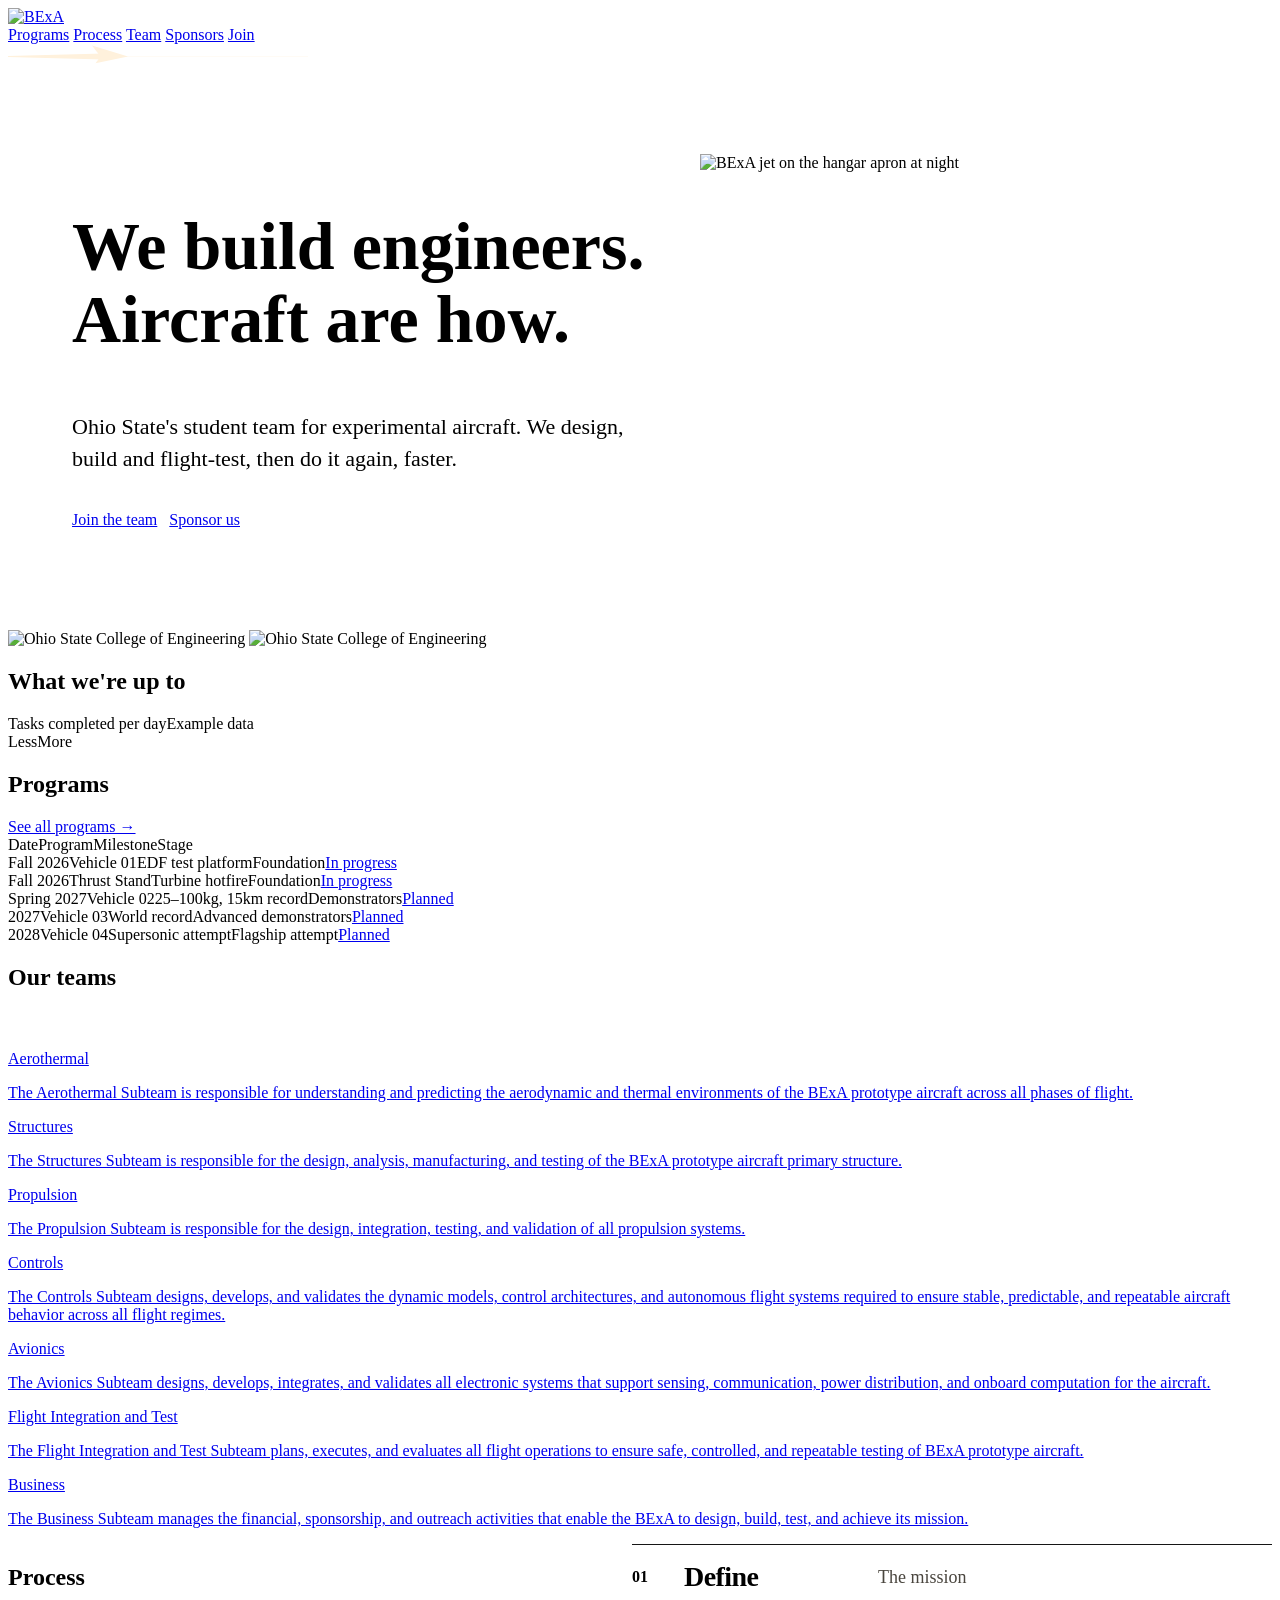
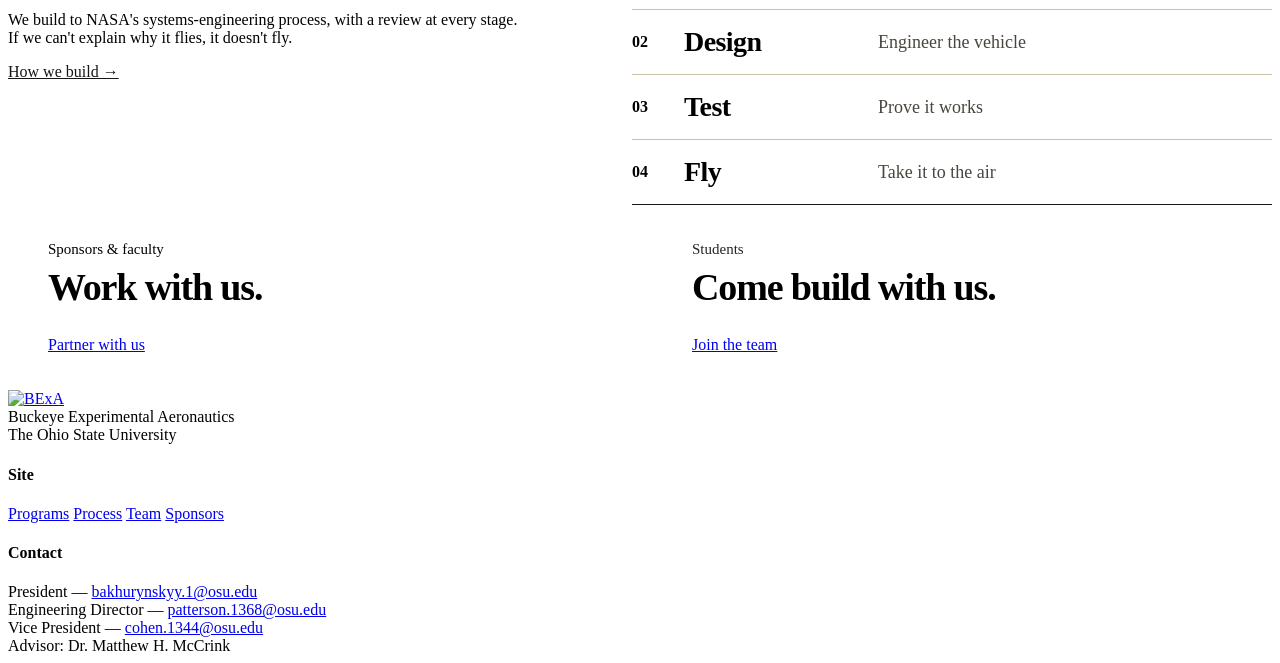
==== site/index.html @ 19bba257 "Mobile formatting pass - Home page Process steps (Define/Design/Test/Fly) were raw inline   flex row" ====
<!doctype html>
<html lang="en">
<head>
<meta charset="utf-8">
<meta name="viewport" content="width=device-width, initial-scale=1">
<title>BExA — Buckeye Experimental Aeronautics</title>
<meta name="description" content="Ohio State's student team for experimental aircraft. We design, build and flight-test, then do it again, faster.">
<link rel="icon" href="/assets/img/favicon-96.png">
<link rel="apple-touch-icon" href="/assets/img/apple-touch-icon.png">
<link rel="stylesheet" href="https://fonts.googleapis.com/css2?family=Space+Grotesk:wght@500;600;700&family=Inter:wght@400;500;600&family=JetBrains+Mono:wght@400;500&display=swap">
<link rel="stylesheet" href="/assets/css/styles.css?v=81">
</head>
<body>

<!-- FOCUS -->
<div class="site-top">
  <div class="site-header">
    <a href="/"><img class="logo" src="/assets/img/bexa-logo.png" alt="BExA"></a>
    <nav class="site-nav">
      <a href="/program.html">Programs</a>
      <a href="/process.html">Process</a>
      <a href="/team.html">Team</a>
      <a href="/sponsors.html">Sponsors</a>
      <a href="/join.html" class="btn btn-fill-cream sm"><span>Join</span></a>
    </nav>
  </div>
  <svg class="taper-bar" id="progress-bar" height="26" aria-hidden="true">
      <rect id="pb-track" y="12" width="1440" height="1" fill="rgba(255,241,220,0.28)"></rect>
      <polygon id="pb-body" points="0,12 96,9.5 96,15.5 0,13" fill="#fff1dc"></polygon>
      <polygon id="pb-head" points="120,12.5 84,1.5 92.5,12.5 87.5,19.3" fill="#fff1dc"></polygon>
    </svg>
</div>

<section style="position:relative;background:var(--red);">
  <div class="wrap hero-row" style="position:relative;padding:80px 64px 96px;display:flex;gap:40px;align-items:flex-start;flex-wrap:wrap;">
    <div style="flex:1 1 500px;max-width:660px;min-width:0;">
      <h1 class="hero-h1" style="font-size:68px;line-height:1.06;">We build engineers. Aircraft are how.</h1>
      <p style="margin:28px 0 0;font-size:22px;line-height:1.45;max-width:560px;">Ohio State's student team for experimental aircraft. We design, build and flight-test, then do it again, faster.</p>
      <div style="display:flex;gap:12px;margin-top:36px;flex-wrap:wrap;">
        <a href="/join.html" class="btn btn-fill-cream"><span>Join the team</span></a>
        <a href="/sponsors.html" class="btn btn-outline-cream"><span>Sponsor us</span></a>
      </div>
    </div>
    <div class="hero-photo" style="flex:1 1 420px;max-width:576px;min-width:0;height:380px;border-radius:var(--r-m);background:var(--red-deep);overflow:hidden;position:relative;">
      <img src="/assets/img/hero-night.jpg" alt="BExA jet on the hangar apron at night" style="width:100%;height:100%;object-fit:cover;object-position:60% 60%;">
    </div>
  </div>
</section>

<!-- SPONSORS -->
<section class="sponsor-row">
  <div class="sponsor-track">
    <img src="/assets/img/sponsor-osu-engineering.png" alt="Ohio State College of Engineering" style="height:72px;">
    <img src="/assets/img/sponsor-osu-engineering.png" alt="Ohio State College of Engineering" style="height:72px;">
  </div>
</section>

<!-- WHAT WE'RE UP TO -->
<section class="block" style="background:var(--black);">
  <div class="wrap">
    <div class="mission-head">
      <h2>What we're up to</h2>
    </div>
    <div class="wt-card">
      <div class="wt-bar"><span class="wt-title">Tasks completed per day<span id="hm-total" style="color:var(--gray);font-weight:500;"></span></span><span class="wt-ex">Example data</span></div>
      <div class="hm-scroll"><div class="hm" id="hm" aria-label="Activity grid: tasks completed per day over the last year"></div></div>
      <div class="hm-legend"><span>Less</span><i class="l0"></i><i class="l1"></i><i class="l2"></i><i class="l3"></i><i class="l4"></i><span>More</span></div>
    </div>
  </div>
</section>
<script src="/assets/js/heatmap.js?v=4"></script>

<!-- ROADMAP -->
<section class="block" style="background:var(--black);border-top:none;">
  <div class="wrap">
    <div class="mission-card">
      <div class="mission-head">
        <h2>Programs</h2>
        <a href="/program.html" class="btn btn-outline-cream sm"><span>See all programs →</span></a>
      </div>
      <div class="mission-table">
        <div class="mission-row mission-cols"><span>Date</span><span>Program</span><span>Milestone</span><span>Stage</span><span></span></div>
        <div class="mission-row"><span class="m-date">Fall 2026</span><span class="m-prog">Vehicle 01</span><span class="m-name">EDF test platform</span><span class="m-dim">Foundation</span><span class="m-status"><a class="pill pill-live" href="/program.html#vehicle-01">In progress</a></span></div>
        <div class="mission-row"><span class="m-date">Fall 2026</span><span class="m-prog">Thrust Stand</span><span class="m-name">Turbine hotfire</span><span class="m-dim">Foundation</span><span class="m-status"><a class="pill pill-live" href="/program.html#thrust-stand">In progress</a></span></div>
        <div class="mission-row"><span class="m-date">Spring 2027</span><span class="m-prog">Vehicle 02</span><span class="m-name">25–100kg, 15km record</span><span class="m-dim">Demonstrators</span><span class="m-status"><a class="pill" href="/program.html#vehicle-02">Planned</a></span></div>
        <div class="mission-row"><span class="m-date">2027</span><span class="m-prog">Vehicle 03</span><span class="m-name">World record</span><span class="m-dim">Advanced demonstrators</span><span class="m-status"><a class="pill" href="/program.html#vehicle-03">Planned</a></span></div>
        <div class="mission-row"><span class="m-date">2028</span><span class="m-prog">Vehicle 04</span><span class="m-name">Supersonic attempt</span><span class="m-dim">Flagship attempt</span><span class="m-status"><a class="pill" href="/program.html#vehicle-04">Planned</a></span></div>
      </div>
    </div>
  </div>
</section>

<!-- OUR TEAMS -->
<section class="block" style="background:var(--black);">
  <div class="wrap">
    <div style="display:flex;gap:40px;align-items:flex-end;justify-content:space-between;flex-wrap:wrap;">
      <div style="flex:1 1 420px;max-width:640px;min-width:0;">
        <h2>Our teams</h2>
      </div>
    </div>

    <div class="team-accordion" style="margin-top:40px;">
      <a class="team-panel" href="/team.html#aerothermal" style="background-image:url('/assets/img/edf-test-bed.jpg');">
        <div class="tp-overlay"></div>
        <div class="tp-content">
          <div class="tp-name">Aerothermal</div>
          <p class="tp-desc">The Aerothermal Subteam is responsible for understanding and predicting the aerodynamic and thermal environments of the BExA prototype aircraft across all phases of flight.</p>
        </div>
      </a>
      <a class="team-panel" href="/team.html#structures" style="background-image:url('/assets/img/v01-assembly.jpg');">
        <div class="tp-overlay"></div>
        <div class="tp-content">
          <div class="tp-name">Structures</div>
          <p class="tp-desc">The Structures Subteam is responsible for the design, analysis, manufacturing, and testing of the BExA prototype aircraft primary structure.</p>
        </div>
      </a>
      <a class="team-panel" href="/team.html#propulsion" style="background-image:url('/assets/img/v01-fan-install.jpg');">
        <div class="tp-overlay"></div>
        <div class="tp-content">
          <div class="tp-name">Propulsion</div>
          <p class="tp-desc">The Propulsion Subteam is responsible for the design, integration, testing, and validation of all propulsion systems.</p>
        </div>
      </a>
      <a class="team-panel" href="/team.html#controls" style="background-image:url('/assets/img/supersonic-teaser.jpg');">
        <div class="tp-overlay"></div>
        <div class="tp-content">
          <div class="tp-name">Controls</div>
          <p class="tp-desc">The Controls Subteam designs, develops, and validates the dynamic models, control architectures, and autonomous flight systems required to ensure stable, predictable, and repeatable aircraft behavior across all flight regimes.</p>
        </div>
      </a>
      <a class="team-panel" href="/team.html#avionics" style="background-image:url('/assets/img/team-legacy.jpg');">
        <div class="tp-overlay"></div>
        <div class="tp-content">
          <div class="tp-name">Avionics</div>
          <p class="tp-desc">The Avionics Subteam designs, develops, integrates, and validates all electronic systems that support sensing, communication, power distribution, and onboard computation for the aircraft.</p>
        </div>
      </a>
      <a class="team-panel" href="/team.html#flight-ops" style="background-image:url('/assets/img/team-photo.webp');">
        <div class="tp-overlay"></div>
        <div class="tp-content">
          <div class="tp-name">Flight Integration and Test</div>
          <p class="tp-desc">The Flight Integration and Test Subteam plans, executes, and evaluates all flight operations to ensure safe, controlled, and repeatable testing of BExA prototype aircraft.</p>
        </div>
      </a>
      <a class="team-panel" href="/team.html#business" style="background-image:url('/assets/img/edf-test-bed.jpg');">
        <div class="tp-overlay"></div>
        <div class="tp-content">
          <div class="tp-name">Business</div>
          <p class="tp-desc">The Business Subteam manages the financial, sponsorship, and outreach activities that enable the BExA to design, build, test, and achieve its mission.</p>
        </div>
      </a>
    </div>
  </div>
</section>

<!-- PROCESS -->
<section class="block cream">
  <div class="wrap" style="display:flex;gap:24px 64px;flex-wrap:wrap;justify-content:space-between;align-items:flex-start;">
    <div style="flex:1 1 380px;max-width:520px;">
      <h2>Process</h2>
      <p class="lede">We build to NASA's systems-engineering process, with a review at every stage. If we can't explain why it flies, it doesn't fly.</p>
      <a href="/process.html" class="btn btn-outline-cream sm" style="border-color:#161616;color:#161616;margin-top:28px;"><span>How we build →</span></a>
    </div>
    <div style="flex:1 1 380px;max-width:640px;border-top:1.5px solid #161616;">
      <div class="proc-row" style="display:flex;gap:24px;height:64px;align-items:center;border-bottom:1px solid #cbbfa6;"><span class="proc-num" style="color:var(--red);font-weight:700;width:28px;">01</span><span class="proc-label" style="font-weight:700;font-size:28px;letter-spacing:-0.02em;width:170px;font-family:var(--font-display);">Define</span><span class="proc-cap" style="font-size:18px;color:#4a463f;">The mission</span></div>
      <div class="proc-row" style="display:flex;gap:24px;height:64px;align-items:center;border-bottom:1px solid #cbbfa6;"><span class="proc-num" style="color:var(--red);font-weight:700;width:28px;">02</span><span class="proc-label" style="font-weight:700;font-size:28px;letter-spacing:-0.02em;width:170px;font-family:var(--font-display);">Design</span><span class="proc-cap" style="font-size:18px;color:#4a463f;">Engineer the vehicle</span></div>
      <div class="proc-row" style="display:flex;gap:24px;height:64px;align-items:center;border-bottom:1px solid #cbbfa6;"><span class="proc-num" style="color:var(--red);font-weight:700;width:28px;">03</span><span class="proc-label" style="font-weight:700;font-size:28px;letter-spacing:-0.02em;width:170px;font-family:var(--font-display);">Test</span><span class="proc-cap" style="font-size:18px;color:#4a463f;">Prove it works</span></div>
      <div class="proc-row" style="display:flex;gap:24px;height:64px;align-items:center;border-bottom:1.5px solid #161616;"><span class="proc-num" style="color:var(--red);font-weight:700;width:28px;">04</span><span class="proc-label" style="font-weight:700;font-size:28px;letter-spacing:-0.02em;width:170px;font-family:var(--font-display);">Fly</span><span class="proc-cap" style="font-size:18px;color:#4a463f;">Take it to the air</span></div>
    </div>
  </div>
</section>

<!-- CTA -->
<section class="block" style="background:var(--black);">
  <div class="wrap proc-cta" style="display:grid;grid-template-columns:1fr 1fr;gap:24px;">
    <div style="background:var(--panel-2);border-radius:var(--r-m);padding:36px 40px;display:flex;flex-direction:column;justify-content:space-between;gap:28px;">
      <div><div style="font-size:15px;color:var(--gray);">Sponsors &amp; faculty</div><div style="font-weight:700;font-size:38px;letter-spacing:-0.03em;line-height:1.05;margin-top:10px;font-family:var(--font-display);">Work with us.</div></div>
      <a href="/sponsors.html" class="btn btn-outline-cream" style="align-self:flex-start;"><span>Partner with us</span></a>
    </div>
    <div style="background:var(--red);border-radius:var(--r-m);padding:36px 40px;display:flex;flex-direction:column;justify-content:space-between;gap:28px;">
      <div><div style="font-size:15px;opacity:0.85;">Students</div><div style="font-weight:700;font-size:38px;letter-spacing:-0.03em;line-height:1.05;margin-top:10px;font-family:var(--font-display);">Come build with us.</div></div>
      <a href="/join.html" class="btn btn-fill-cream" style="align-self:flex-start;"><span>Join the team</span></a>
    </div>
  </div>
</section>

<!-- FOOTER -->
<footer class="site-footer">
  <div class="col-brand">
    <a href="/"><img src="/assets/img/bexa-logo.png" alt="BExA"></a>
    <div class="sub">Buckeye Experimental Aeronautics<br>The Ohio State University</div>
  </div>
  <div class="col-links">
    <h4>Site</h4>
    <a href="/program.html">Programs</a>
    <a href="/process.html">Process</a>
    <a href="/team.html">Team</a>
    <a href="/sponsors.html">Sponsors</a>
  </div>
  <div class="col-contact">
    <h4>Contact</h4>
    President — <a href="mailto:bakhurynskyy.1@osu.edu">bakhurynskyy.1@osu.edu</a><br>
    Engineering Director — <a href="mailto:patterson.1368@osu.edu">patterson.1368@osu.edu</a><br>
    Vice President — <a href="mailto:cohen.1344@osu.edu">cohen.1344@osu.edu</a><br>
    Advisor: Dr. Matthew H. McCrink
  </div>
</footer>

<script src="/assets/js/site.js?v=7"></script>
</body>
</html>
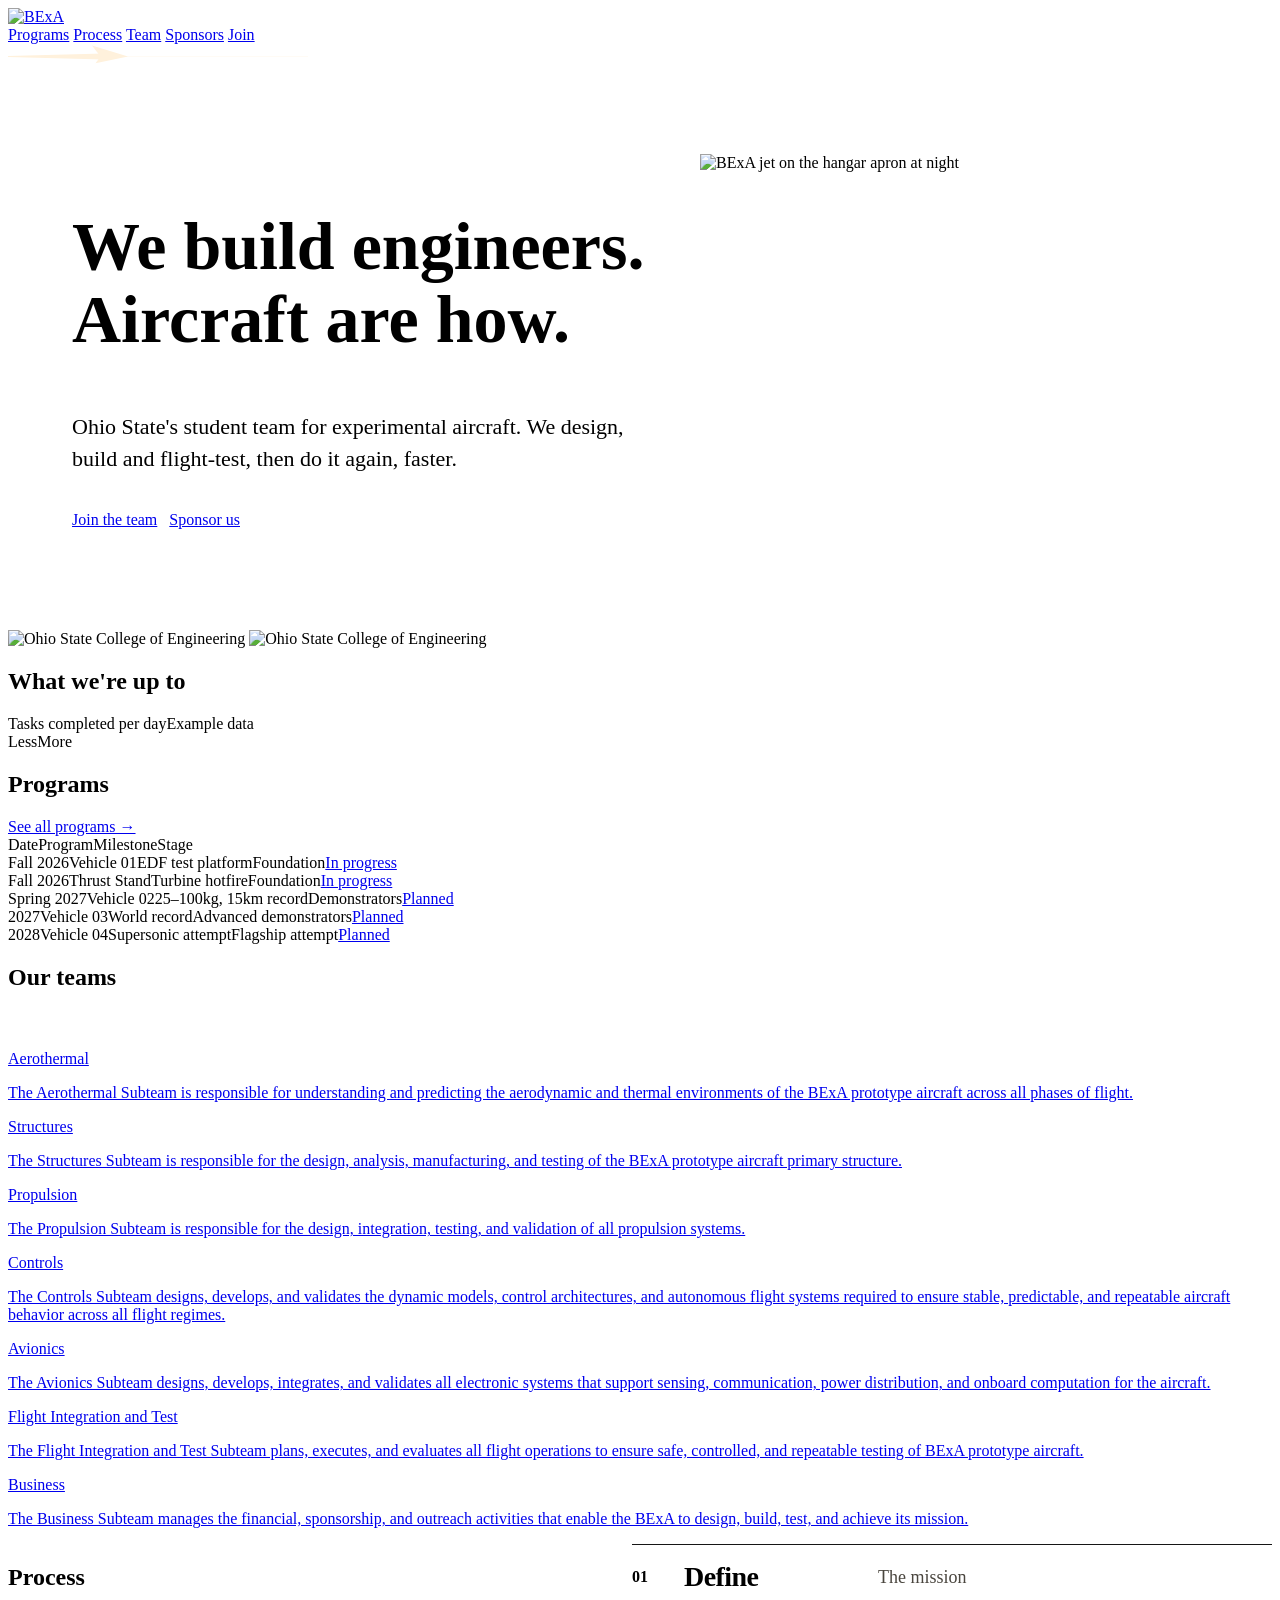
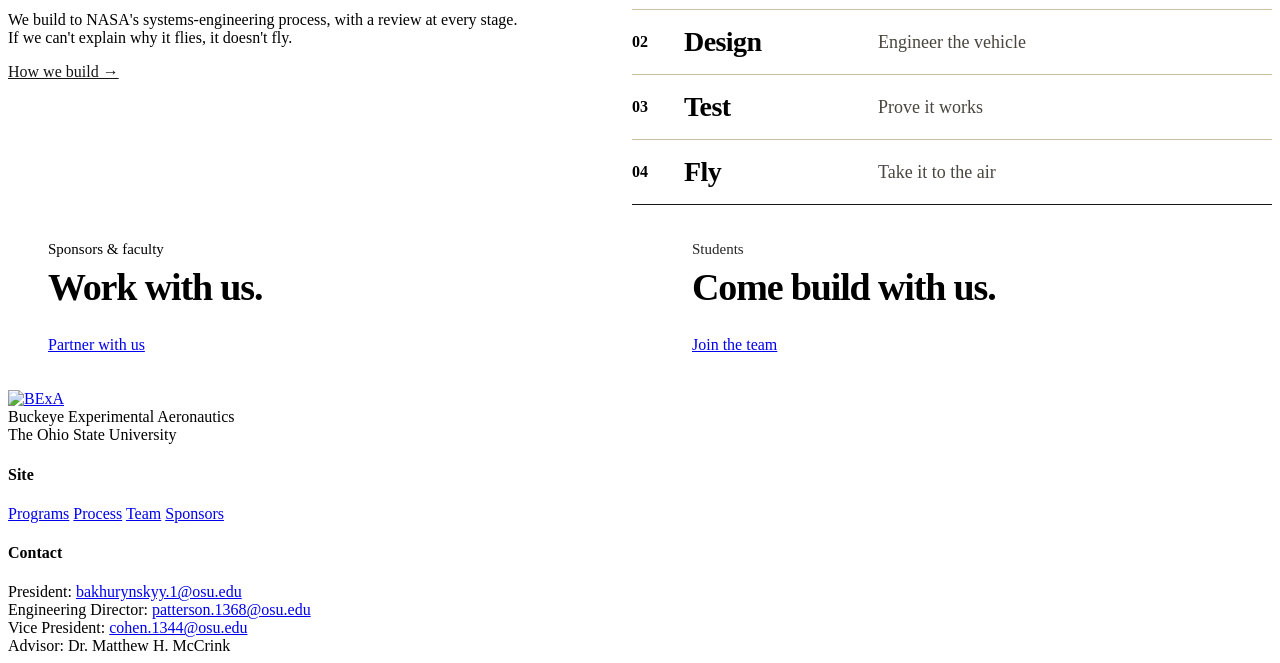
==== commit bb4d2a41: "Remove all em-dashes from site copy Page titles now use a plain hyphen; footer role/email lines and " ====
--- a/site/index.html
+++ b/site/index.html
@@ -3,7 +3,7 @@
 <head>
 <meta charset="utf-8">
 <meta name="viewport" content="width=device-width, initial-scale=1">
-<title>BExA — Buckeye Experimental Aeronautics</title>
+<title>BExA - Buckeye Experimental Aeronautics</title>
 <meta name="description" content="Ohio State's student team for experimental aircraft. We design, build and flight-test, then do it again, faster.">
 <link rel="icon" href="/assets/img/favicon-96.png">
 <link rel="apple-touch-icon" href="/assets/img/apple-touch-icon.png">
@@ -199,9 +199,9 @@
   </div>
   <div class="col-contact">
     <h4>Contact</h4>
-    President — <a href="mailto:bakhurynskyy.1@osu.edu">bakhurynskyy.1@osu.edu</a><br>
-    Engineering Director — <a href="mailto:patterson.1368@osu.edu">patterson.1368@osu.edu</a><br>
-    Vice President — <a href="mailto:cohen.1344@osu.edu">cohen.1344@osu.edu</a><br>
+    President: <a href="mailto:bakhurynskyy.1@osu.edu">bakhurynskyy.1@osu.edu</a><br>
+    Engineering Director: <a href="mailto:patterson.1368@osu.edu">patterson.1368@osu.edu</a><br>
+    Vice President: <a href="mailto:cohen.1344@osu.edu">cohen.1344@osu.edu</a><br>
     Advisor: Dr. Matthew H. McCrink
   </div>
 </footer>
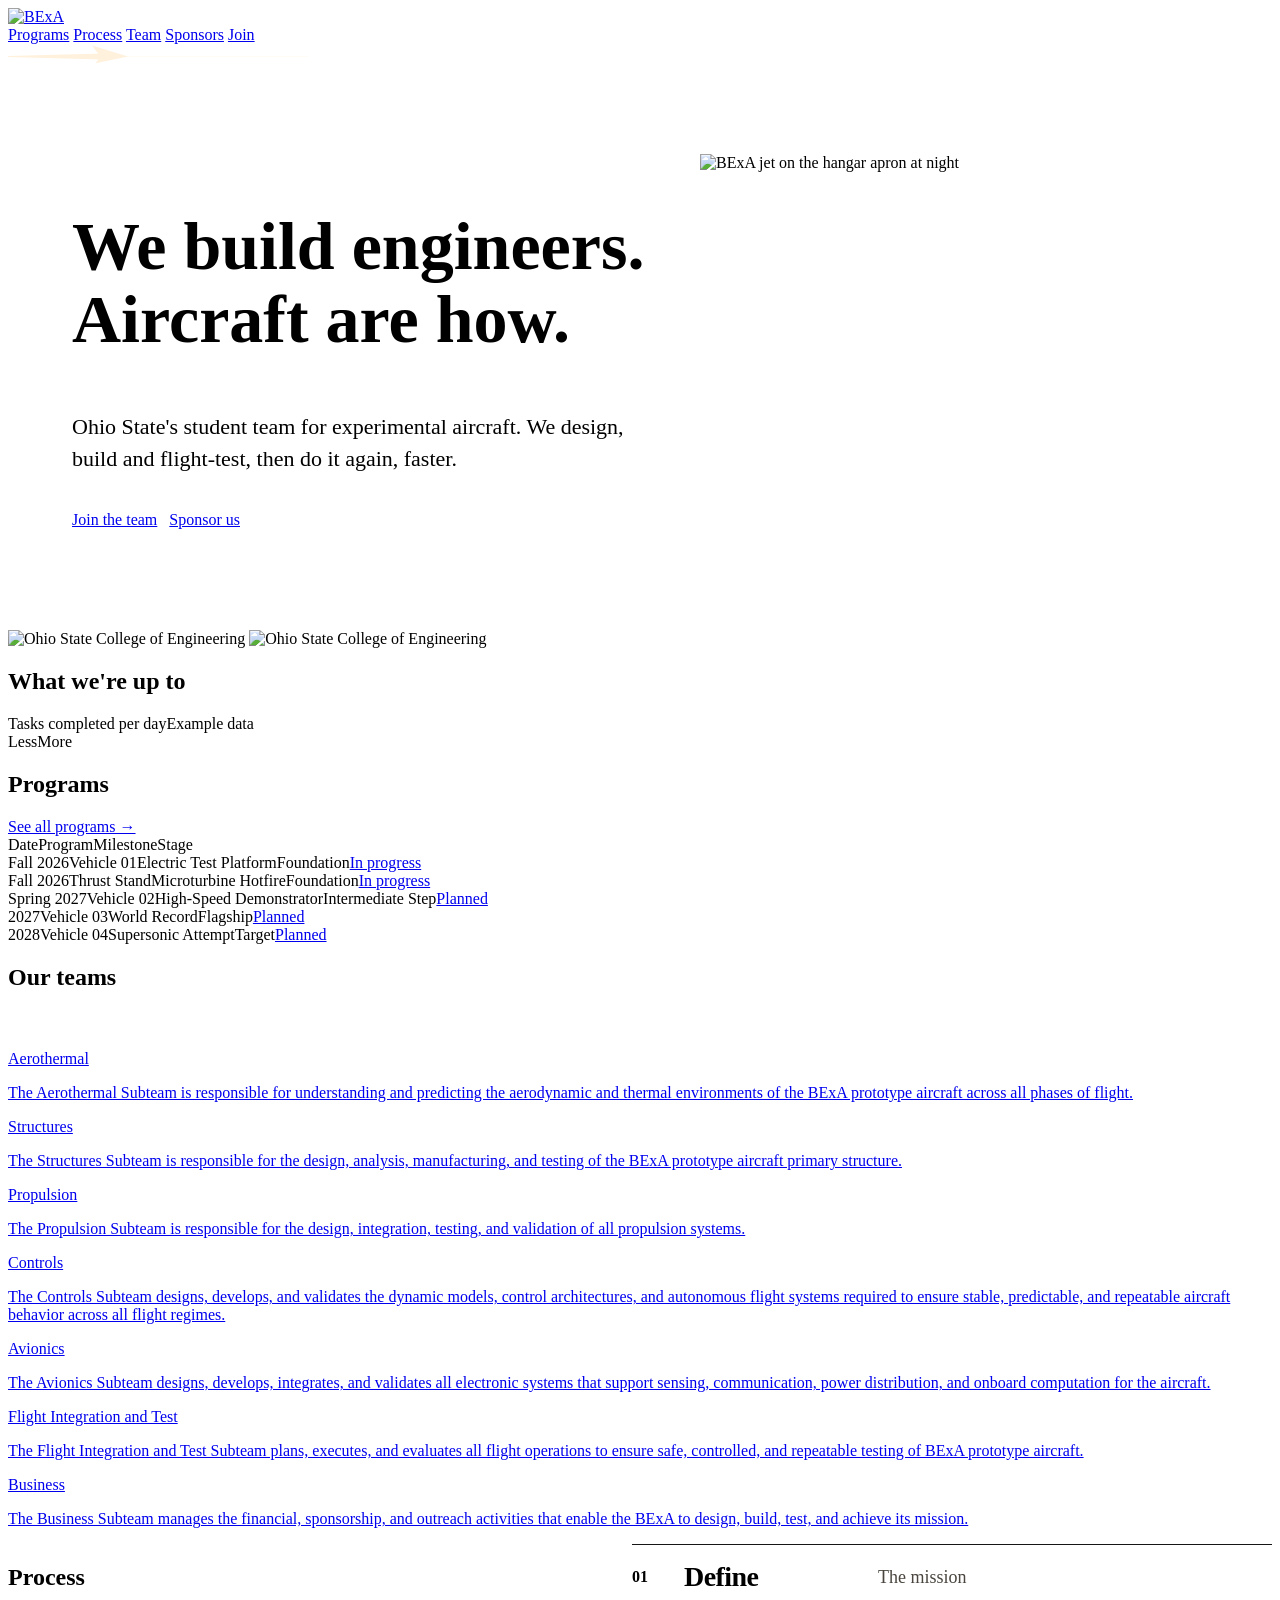
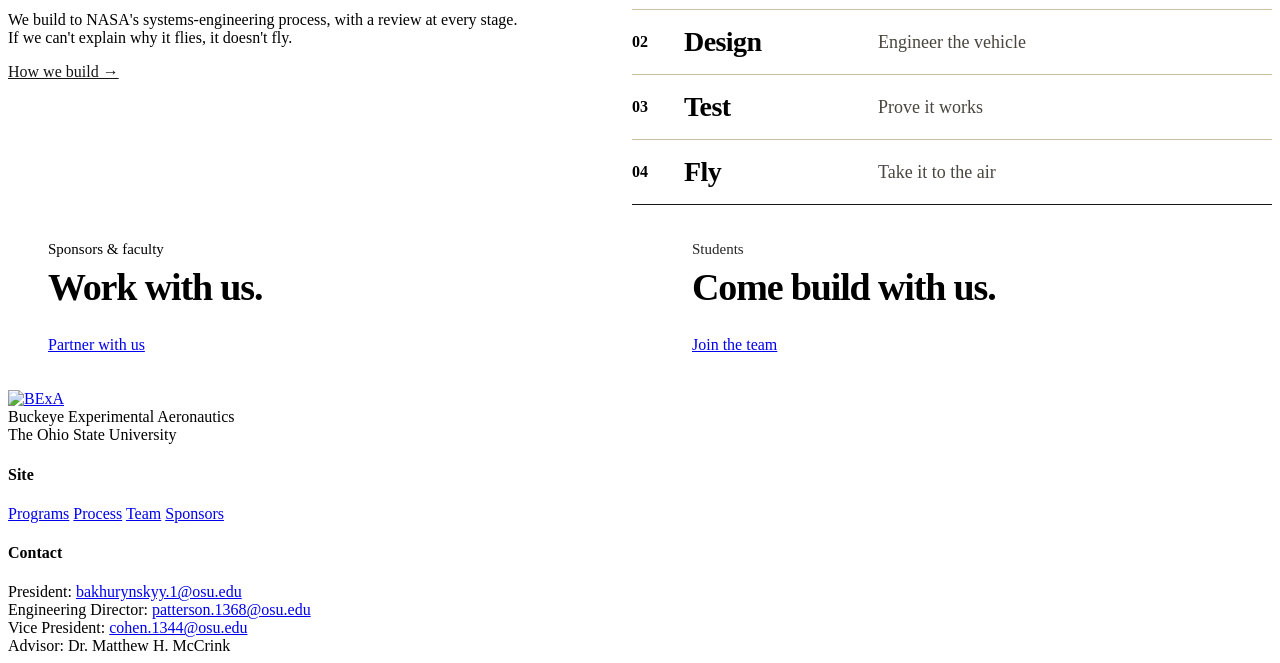
==== commit 92aa67ba: "Apply copy feedback and switch deployment to GitHub Pages Copy (from Feedback.txt): - Sam Patterson " ====
--- a/site/index.html
+++ b/site/index.html
@@ -8,7 +8,7 @@
 <link rel="icon" href="/assets/img/favicon-96.png">
 <link rel="apple-touch-icon" href="/assets/img/apple-touch-icon.png">
 <link rel="stylesheet" href="https://fonts.googleapis.com/css2?family=Space+Grotesk:wght@500;600;700&family=Inter:wght@400;500;600&family=JetBrains+Mono:wght@400;500&display=swap">
-<link rel="stylesheet" href="/assets/css/styles.css?v=81">
+<link rel="stylesheet" href="/assets/css/styles.css?v=84">
 </head>
 <body>
 
@@ -80,11 +80,11 @@
       </div>
       <div class="mission-table">
         <div class="mission-row mission-cols"><span>Date</span><span>Program</span><span>Milestone</span><span>Stage</span><span></span></div>
-        <div class="mission-row"><span class="m-date">Fall 2026</span><span class="m-prog">Vehicle 01</span><span class="m-name">EDF test platform</span><span class="m-dim">Foundation</span><span class="m-status"><a class="pill pill-live" href="/program.html#vehicle-01">In progress</a></span></div>
-        <div class="mission-row"><span class="m-date">Fall 2026</span><span class="m-prog">Thrust Stand</span><span class="m-name">Turbine hotfire</span><span class="m-dim">Foundation</span><span class="m-status"><a class="pill pill-live" href="/program.html#thrust-stand">In progress</a></span></div>
-        <div class="mission-row"><span class="m-date">Spring 2027</span><span class="m-prog">Vehicle 02</span><span class="m-name">25–100kg, 15km record</span><span class="m-dim">Demonstrators</span><span class="m-status"><a class="pill" href="/program.html#vehicle-02">Planned</a></span></div>
-        <div class="mission-row"><span class="m-date">2027</span><span class="m-prog">Vehicle 03</span><span class="m-name">World record</span><span class="m-dim">Advanced demonstrators</span><span class="m-status"><a class="pill" href="/program.html#vehicle-03">Planned</a></span></div>
-        <div class="mission-row"><span class="m-date">2028</span><span class="m-prog">Vehicle 04</span><span class="m-name">Supersonic attempt</span><span class="m-dim">Flagship attempt</span><span class="m-status"><a class="pill" href="/program.html#vehicle-04">Planned</a></span></div>
+        <div class="mission-row"><span class="m-date">Fall 2026</span><span class="m-prog">Vehicle 01</span><span class="m-name">Electric Test Platform</span><span class="m-dim">Foundation</span><span class="m-status"><a class="pill pill-live" href="/program.html#vehicle-01">In progress</a></span></div>
+        <div class="mission-row"><span class="m-date">Fall 2026</span><span class="m-prog">Thrust Stand</span><span class="m-name">Microturbine Hotfire</span><span class="m-dim">Foundation</span><span class="m-status"><a class="pill pill-live" href="/program.html#thrust-stand">In progress</a></span></div>
+        <div class="mission-row"><span class="m-date">Spring 2027</span><span class="m-prog">Vehicle 02</span><span class="m-name">High-Speed Demonstrator</span><span class="m-dim">Intermediate Step</span><span class="m-status"><a class="pill" href="/program.html#vehicle-02">Planned</a></span></div>
+        <div class="mission-row"><span class="m-date">2027</span><span class="m-prog">Vehicle 03</span><span class="m-name">World Record</span><span class="m-dim">Flagship</span><span class="m-status"><a class="pill" href="/program.html#vehicle-03">Planned</a></span></div>
+        <div class="mission-row"><span class="m-date">2028</span><span class="m-prog">Vehicle 04</span><span class="m-name">Supersonic Attempt</span><span class="m-dim">Target</span><span class="m-status"><a class="pill" href="/program.html#vehicle-04">Planned</a></span></div>
       </div>
     </div>
   </div>
@@ -121,28 +121,28 @@
           <p class="tp-desc">The Propulsion Subteam is responsible for the design, integration, testing, and validation of all propulsion systems.</p>
         </div>
       </a>
-      <a class="team-panel" href="/team.html#controls" style="background-image:url('/assets/img/supersonic-teaser.jpg');">
+      <a class="team-panel" href="/team.html#controls" style="background-image:url('/assets/img/v01-team-testing.jpg');">
         <div class="tp-overlay"></div>
         <div class="tp-content">
           <div class="tp-name">Controls</div>
           <p class="tp-desc">The Controls Subteam designs, develops, and validates the dynamic models, control architectures, and autonomous flight systems required to ensure stable, predictable, and repeatable aircraft behavior across all flight regimes.</p>
         </div>
       </a>
-      <a class="team-panel" href="/team.html#avionics" style="background-image:url('/assets/img/team-legacy.jpg');">
+      <a class="team-panel" href="/team.html#avionics" style="background-image:url('/assets/img/v01-viper-scan.jpg');">
         <div class="tp-overlay"></div>
         <div class="tp-content">
           <div class="tp-name">Avionics</div>
           <p class="tp-desc">The Avionics Subteam designs, develops, integrates, and validates all electronic systems that support sensing, communication, power distribution, and onboard computation for the aircraft.</p>
         </div>
       </a>
-      <a class="team-panel" href="/team.html#flight-ops" style="background-image:url('/assets/img/team-photo.webp');">
+      <a class="team-panel" href="/team.html#flight-ops" style="background-image:url('/assets/img/hero-night.jpg');">
         <div class="tp-overlay"></div>
         <div class="tp-content">
           <div class="tp-name">Flight Integration and Test</div>
           <p class="tp-desc">The Flight Integration and Test Subteam plans, executes, and evaluates all flight operations to ensure safe, controlled, and repeatable testing of BExA prototype aircraft.</p>
         </div>
       </a>
-      <a class="team-panel" href="/team.html#business" style="background-image:url('/assets/img/edf-test-bed.jpg');">
+      <a class="team-panel" href="/team.html#business" style="background-image:url('/assets/img/team-photo.webp');">
         <div class="tp-overlay"></div>
         <div class="tp-content">
           <div class="tp-name">Business</div>
@@ -206,6 +206,6 @@
   </div>
 </footer>
 
-<script src="/assets/js/site.js?v=7"></script>
+<script src="/assets/js/site.js?v=8"></script>
 </body>
 </html>
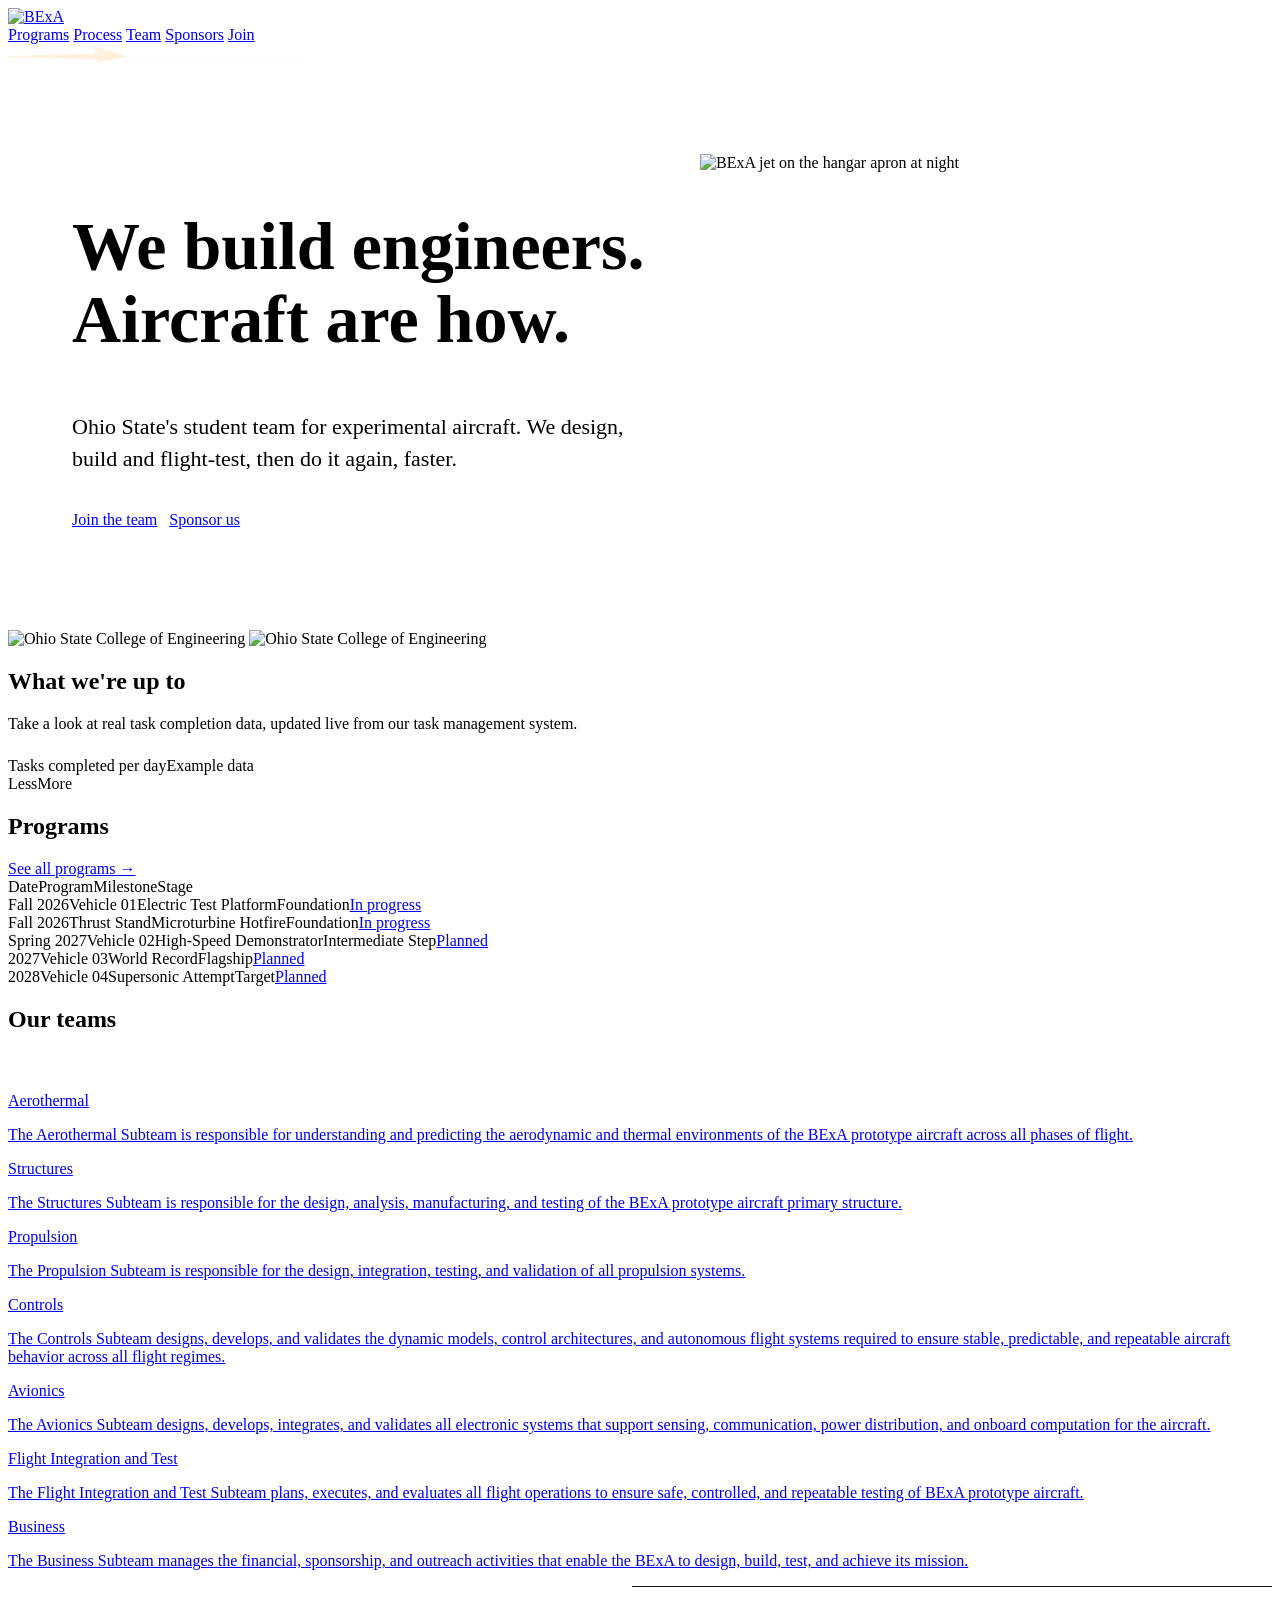
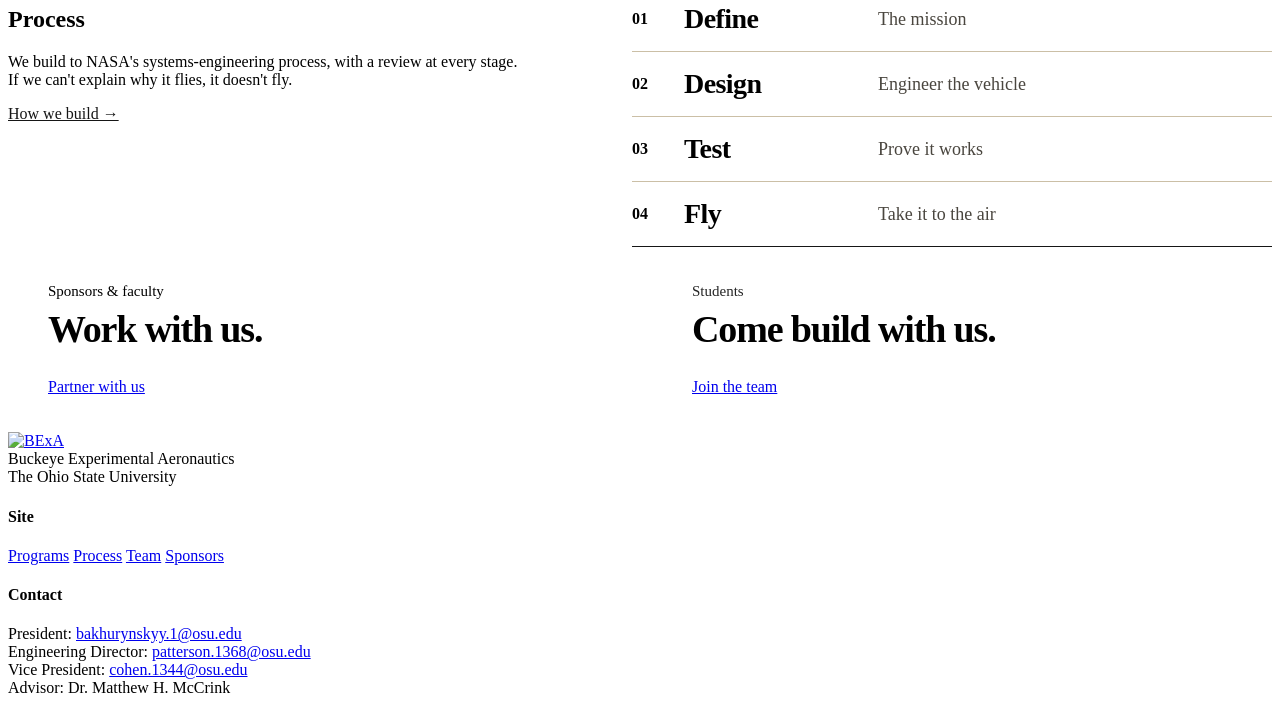
==== commit 6788caeb: "Drop .html from internal links; add heatmap subtitle GitHub Pages already resolves /team the same as" ====
--- a/site/index.html
+++ b/site/index.html
@@ -17,11 +17,11 @@
   <div class="site-header">
     <a href="/"><img class="logo" src="/assets/img/bexa-logo.png" alt="BExA"></a>
     <nav class="site-nav">
-      <a href="/program.html">Programs</a>
-      <a href="/process.html">Process</a>
-      <a href="/team.html">Team</a>
-      <a href="/sponsors.html">Sponsors</a>
-      <a href="/join.html" class="btn btn-fill-cream sm"><span>Join</span></a>
+      <a href="/program">Programs</a>
+      <a href="/process">Process</a>
+      <a href="/team">Team</a>
+      <a href="/sponsors">Sponsors</a>
+      <a href="/join" class="btn btn-fill-cream sm"><span>Join</span></a>
     </nav>
   </div>
   <svg class="taper-bar" id="progress-bar" height="26" aria-hidden="true">
@@ -37,8 +37,8 @@
       <h1 class="hero-h1" style="font-size:68px;line-height:1.06;">We build engineers. Aircraft are how.</h1>
       <p style="margin:28px 0 0;font-size:22px;line-height:1.45;max-width:560px;">Ohio State's student team for experimental aircraft. We design, build and flight-test, then do it again, faster.</p>
       <div style="display:flex;gap:12px;margin-top:36px;flex-wrap:wrap;">
-        <a href="/join.html" class="btn btn-fill-cream"><span>Join the team</span></a>
-        <a href="/sponsors.html" class="btn btn-outline-cream"><span>Sponsor us</span></a>
+        <a href="/join" class="btn btn-fill-cream"><span>Join the team</span></a>
+        <a href="/sponsors" class="btn btn-outline-cream"><span>Sponsor us</span></a>
       </div>
     </div>
     <div class="hero-photo" style="flex:1 1 420px;max-width:576px;min-width:0;height:380px;border-radius:var(--r-m);background:var(--red-deep);overflow:hidden;position:relative;">
@@ -58,8 +58,11 @@
 <!-- WHAT WE'RE UP TO -->
 <section class="block" style="background:var(--black);">
   <div class="wrap">
-    <div class="mission-head">
-      <h2>What we're up to</h2>
+    <div class="mission-head" style="align-items:flex-start;margin-bottom:24px;">
+      <div>
+        <h2>What we're up to</h2>
+        <p class="lede" style="margin-top:8px;">Take a look at real task completion data, updated live from our task management system.</p>
+      </div>
     </div>
     <div class="wt-card">
       <div class="wt-bar"><span class="wt-title">Tasks completed per day<span id="hm-total" style="color:var(--gray);font-weight:500;"></span></span><span class="wt-ex">Example data</span></div>
@@ -76,15 +79,15 @@
     <div class="mission-card">
       <div class="mission-head">
         <h2>Programs</h2>
-        <a href="/program.html" class="btn btn-outline-cream sm"><span>See all programs →</span></a>
+        <a href="/program" class="btn btn-outline-cream sm"><span>See all programs →</span></a>
       </div>
       <div class="mission-table">
         <div class="mission-row mission-cols"><span>Date</span><span>Program</span><span>Milestone</span><span>Stage</span><span></span></div>
-        <div class="mission-row"><span class="m-date">Fall 2026</span><span class="m-prog">Vehicle 01</span><span class="m-name">Electric Test Platform</span><span class="m-dim">Foundation</span><span class="m-status"><a class="pill pill-live" href="/program.html#vehicle-01">In progress</a></span></div>
-        <div class="mission-row"><span class="m-date">Fall 2026</span><span class="m-prog">Thrust Stand</span><span class="m-name">Microturbine Hotfire</span><span class="m-dim">Foundation</span><span class="m-status"><a class="pill pill-live" href="/program.html#thrust-stand">In progress</a></span></div>
-        <div class="mission-row"><span class="m-date">Spring 2027</span><span class="m-prog">Vehicle 02</span><span class="m-name">High-Speed Demonstrator</span><span class="m-dim">Intermediate Step</span><span class="m-status"><a class="pill" href="/program.html#vehicle-02">Planned</a></span></div>
-        <div class="mission-row"><span class="m-date">2027</span><span class="m-prog">Vehicle 03</span><span class="m-name">World Record</span><span class="m-dim">Flagship</span><span class="m-status"><a class="pill" href="/program.html#vehicle-03">Planned</a></span></div>
-        <div class="mission-row"><span class="m-date">2028</span><span class="m-prog">Vehicle 04</span><span class="m-name">Supersonic Attempt</span><span class="m-dim">Target</span><span class="m-status"><a class="pill" href="/program.html#vehicle-04">Planned</a></span></div>
+        <div class="mission-row"><span class="m-date">Fall 2026</span><span class="m-prog">Vehicle 01</span><span class="m-name">Electric Test Platform</span><span class="m-dim">Foundation</span><span class="m-status"><a class="pill pill-live" href="/program#vehicle-01">In progress</a></span></div>
+        <div class="mission-row"><span class="m-date">Fall 2026</span><span class="m-prog">Thrust Stand</span><span class="m-name">Microturbine Hotfire</span><span class="m-dim">Foundation</span><span class="m-status"><a class="pill pill-live" href="/program#thrust-stand">In progress</a></span></div>
+        <div class="mission-row"><span class="m-date">Spring 2027</span><span class="m-prog">Vehicle 02</span><span class="m-name">High-Speed Demonstrator</span><span class="m-dim">Intermediate Step</span><span class="m-status"><a class="pill" href="/program#vehicle-02">Planned</a></span></div>
+        <div class="mission-row"><span class="m-date">2027</span><span class="m-prog">Vehicle 03</span><span class="m-name">World Record</span><span class="m-dim">Flagship</span><span class="m-status"><a class="pill" href="/program#vehicle-03">Planned</a></span></div>
+        <div class="mission-row"><span class="m-date">2028</span><span class="m-prog">Vehicle 04</span><span class="m-name">Supersonic Attempt</span><span class="m-dim">Target</span><span class="m-status"><a class="pill" href="/program#vehicle-04">Planned</a></span></div>
       </div>
     </div>
   </div>
@@ -100,49 +103,49 @@
     </div>
 
     <div class="team-accordion" style="margin-top:40px;">
-      <a class="team-panel" href="/team.html#aerothermal" style="background-image:url('/assets/img/edf-test-bed.jpg');">
+      <a class="team-panel" href="/team#aerothermal" style="background-image:url('/assets/img/edf-test-bed.jpg');">
         <div class="tp-overlay"></div>
         <div class="tp-content">
           <div class="tp-name">Aerothermal</div>
           <p class="tp-desc">The Aerothermal Subteam is responsible for understanding and predicting the aerodynamic and thermal environments of the BExA prototype aircraft across all phases of flight.</p>
         </div>
       </a>
-      <a class="team-panel" href="/team.html#structures" style="background-image:url('/assets/img/v01-assembly.jpg');">
+      <a class="team-panel" href="/team#structures" style="background-image:url('/assets/img/v01-assembly.jpg');">
         <div class="tp-overlay"></div>
         <div class="tp-content">
           <div class="tp-name">Structures</div>
           <p class="tp-desc">The Structures Subteam is responsible for the design, analysis, manufacturing, and testing of the BExA prototype aircraft primary structure.</p>
         </div>
       </a>
-      <a class="team-panel" href="/team.html#propulsion" style="background-image:url('/assets/img/v01-fan-install.jpg');">
+      <a class="team-panel" href="/team#propulsion" style="background-image:url('/assets/img/v01-fan-install.jpg');">
         <div class="tp-overlay"></div>
         <div class="tp-content">
           <div class="tp-name">Propulsion</div>
           <p class="tp-desc">The Propulsion Subteam is responsible for the design, integration, testing, and validation of all propulsion systems.</p>
         </div>
       </a>
-      <a class="team-panel" href="/team.html#controls" style="background-image:url('/assets/img/v01-team-testing.jpg');">
+      <a class="team-panel" href="/team#controls" style="background-image:url('/assets/img/v01-team-testing.jpg');">
         <div class="tp-overlay"></div>
         <div class="tp-content">
           <div class="tp-name">Controls</div>
           <p class="tp-desc">The Controls Subteam designs, develops, and validates the dynamic models, control architectures, and autonomous flight systems required to ensure stable, predictable, and repeatable aircraft behavior across all flight regimes.</p>
         </div>
       </a>
-      <a class="team-panel" href="/team.html#avionics" style="background-image:url('/assets/img/v01-viper-scan.jpg');">
+      <a class="team-panel" href="/team#avionics" style="background-image:url('/assets/img/v01-viper-scan.jpg');">
         <div class="tp-overlay"></div>
         <div class="tp-content">
           <div class="tp-name">Avionics</div>
           <p class="tp-desc">The Avionics Subteam designs, develops, integrates, and validates all electronic systems that support sensing, communication, power distribution, and onboard computation for the aircraft.</p>
         </div>
       </a>
-      <a class="team-panel" href="/team.html#flight-ops" style="background-image:url('/assets/img/hero-night.jpg');">
+      <a class="team-panel" href="/team#flight-ops" style="background-image:url('/assets/img/hero-night.jpg');">
         <div class="tp-overlay"></div>
         <div class="tp-content">
           <div class="tp-name">Flight Integration and Test</div>
           <p class="tp-desc">The Flight Integration and Test Subteam plans, executes, and evaluates all flight operations to ensure safe, controlled, and repeatable testing of BExA prototype aircraft.</p>
         </div>
       </a>
-      <a class="team-panel" href="/team.html#business" style="background-image:url('/assets/img/team-photo.webp');">
+      <a class="team-panel" href="/team#business" style="background-image:url('/assets/img/team-photo.webp');">
         <div class="tp-overlay"></div>
         <div class="tp-content">
           <div class="tp-name">Business</div>
@@ -159,7 +162,7 @@
     <div style="flex:1 1 380px;max-width:520px;">
       <h2>Process</h2>
       <p class="lede">We build to NASA's systems-engineering process, with a review at every stage. If we can't explain why it flies, it doesn't fly.</p>
-      <a href="/process.html" class="btn btn-outline-cream sm" style="border-color:#161616;color:#161616;margin-top:28px;"><span>How we build →</span></a>
+      <a href="/process" class="btn btn-outline-cream sm" style="border-color:#161616;color:#161616;margin-top:28px;"><span>How we build →</span></a>
     </div>
     <div style="flex:1 1 380px;max-width:640px;border-top:1.5px solid #161616;">
       <div class="proc-row" style="display:flex;gap:24px;height:64px;align-items:center;border-bottom:1px solid #cbbfa6;"><span class="proc-num" style="color:var(--red);font-weight:700;width:28px;">01</span><span class="proc-label" style="font-weight:700;font-size:28px;letter-spacing:-0.02em;width:170px;font-family:var(--font-display);">Define</span><span class="proc-cap" style="font-size:18px;color:#4a463f;">The mission</span></div>
@@ -175,11 +178,11 @@
   <div class="wrap proc-cta" style="display:grid;grid-template-columns:1fr 1fr;gap:24px;">
     <div style="background:var(--panel-2);border-radius:var(--r-m);padding:36px 40px;display:flex;flex-direction:column;justify-content:space-between;gap:28px;">
       <div><div style="font-size:15px;color:var(--gray);">Sponsors &amp; faculty</div><div style="font-weight:700;font-size:38px;letter-spacing:-0.03em;line-height:1.05;margin-top:10px;font-family:var(--font-display);">Work with us.</div></div>
-      <a href="/sponsors.html" class="btn btn-outline-cream" style="align-self:flex-start;"><span>Partner with us</span></a>
+      <a href="/sponsors" class="btn btn-outline-cream" style="align-self:flex-start;"><span>Partner with us</span></a>
     </div>
     <div style="background:var(--red);border-radius:var(--r-m);padding:36px 40px;display:flex;flex-direction:column;justify-content:space-between;gap:28px;">
       <div><div style="font-size:15px;opacity:0.85;">Students</div><div style="font-weight:700;font-size:38px;letter-spacing:-0.03em;line-height:1.05;margin-top:10px;font-family:var(--font-display);">Come build with us.</div></div>
-      <a href="/join.html" class="btn btn-fill-cream" style="align-self:flex-start;"><span>Join the team</span></a>
+      <a href="/join" class="btn btn-fill-cream" style="align-self:flex-start;"><span>Join the team</span></a>
     </div>
   </div>
 </section>
@@ -192,10 +195,10 @@
   </div>
   <div class="col-links">
     <h4>Site</h4>
-    <a href="/program.html">Programs</a>
-    <a href="/process.html">Process</a>
-    <a href="/team.html">Team</a>
-    <a href="/sponsors.html">Sponsors</a>
+    <a href="/program">Programs</a>
+    <a href="/process">Process</a>
+    <a href="/team">Team</a>
+    <a href="/sponsors">Sponsors</a>
   </div>
   <div class="col-contact">
     <h4>Contact</h4>
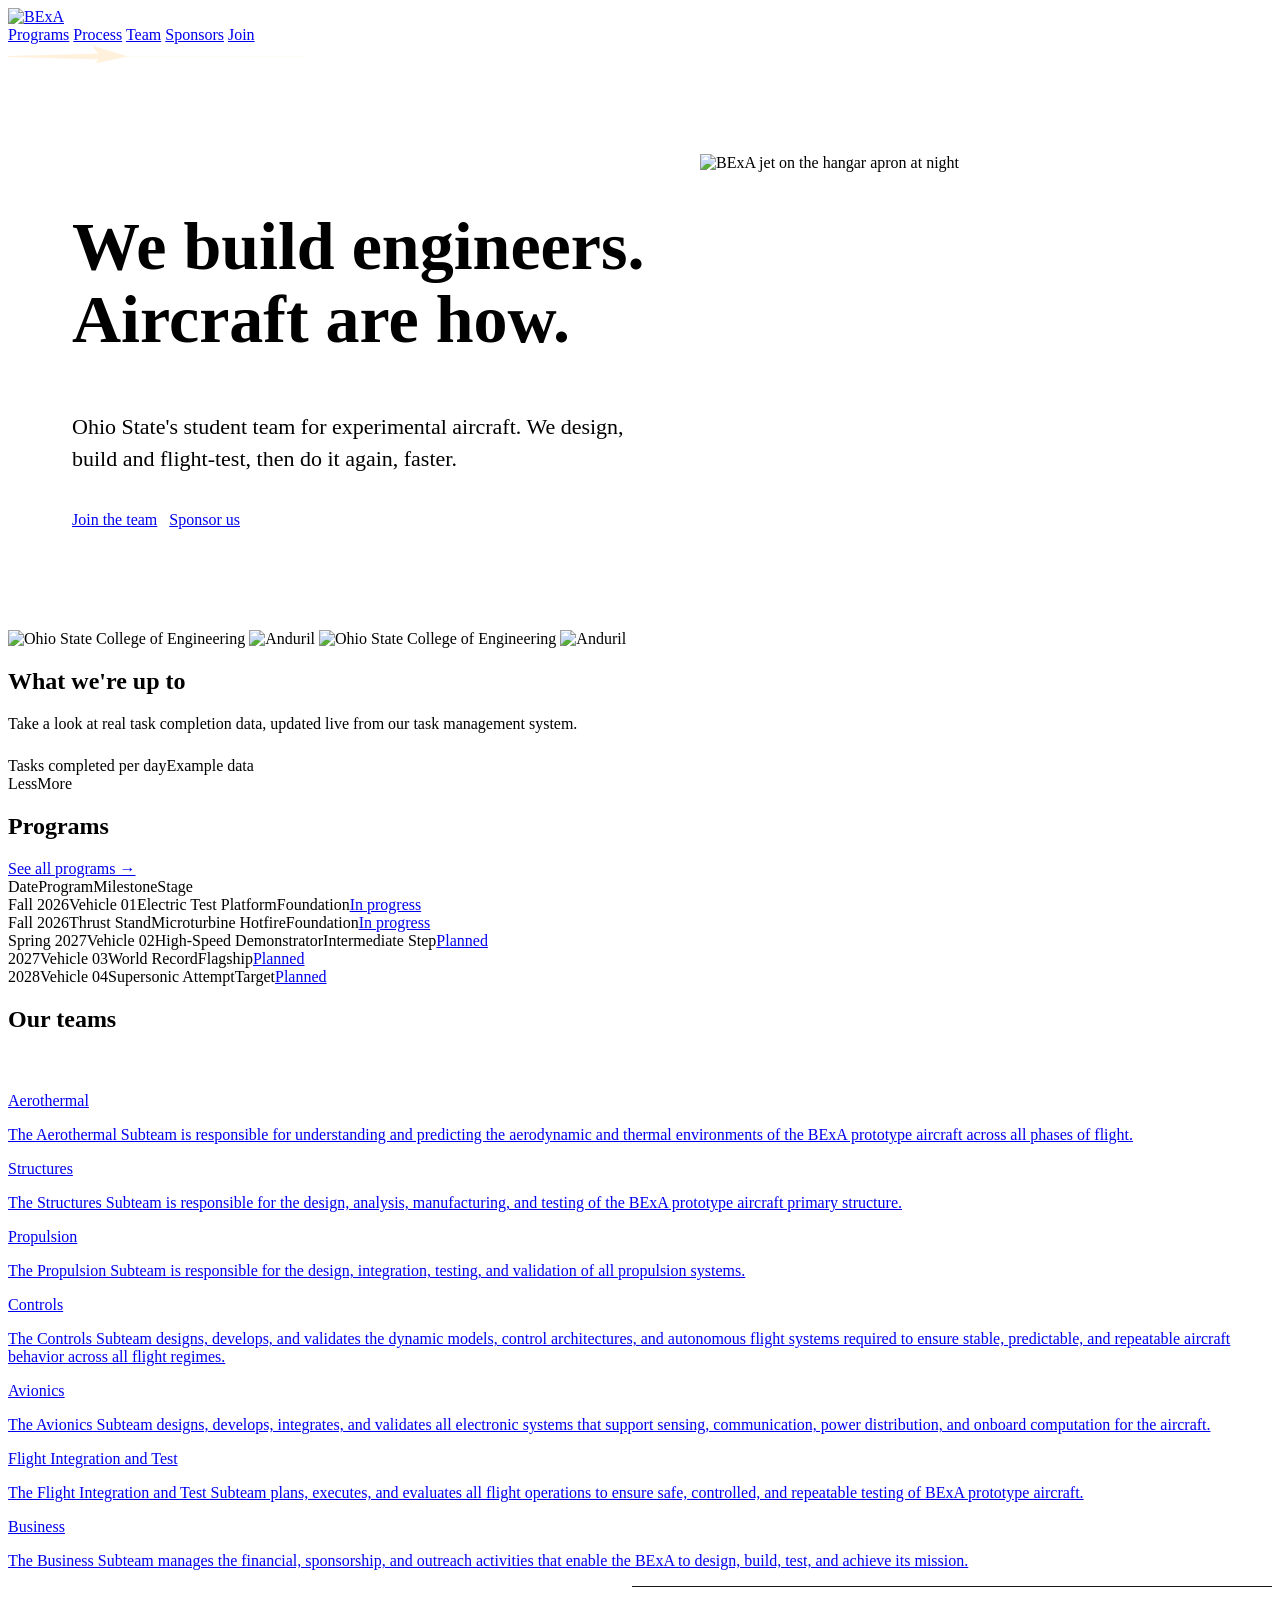
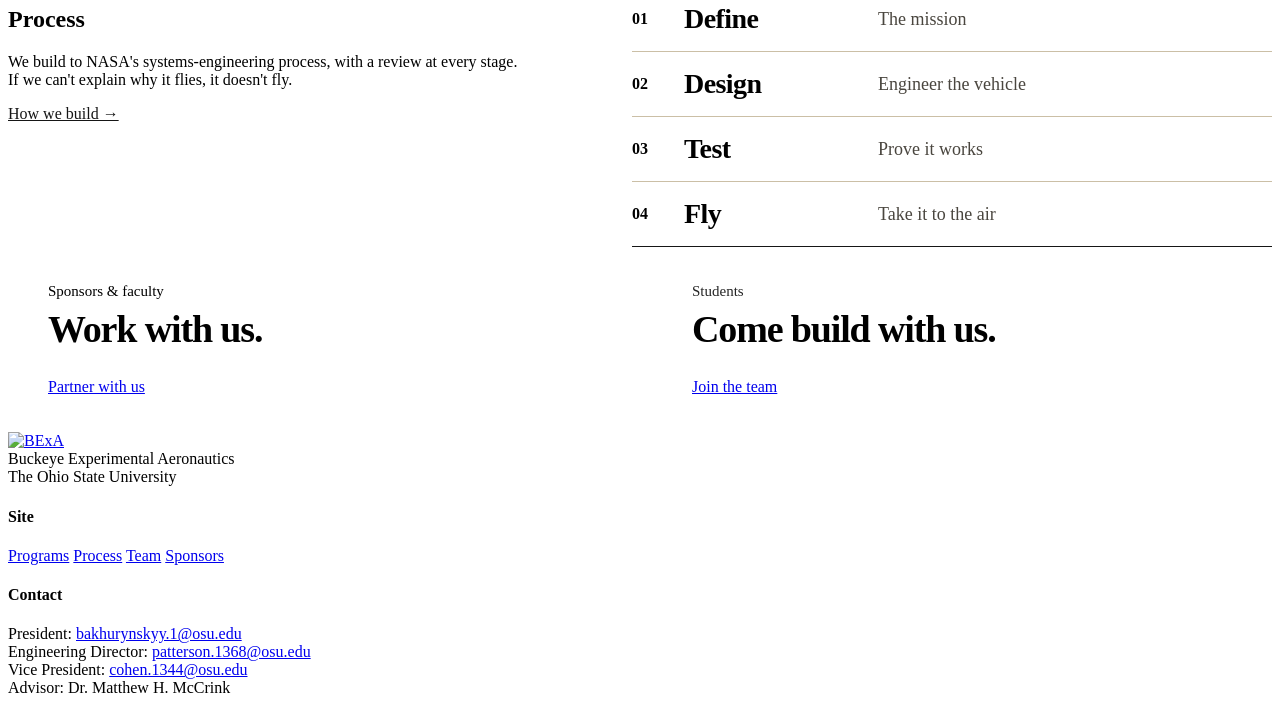
==== commit b307bee8: "Restore Anduril sponsor logo Brought back the Anduril mark (and the OSU College of Engineering one s" ====
--- a/site/index.html
+++ b/site/index.html
@@ -51,7 +51,9 @@
 <section class="sponsor-row">
   <div class="sponsor-track">
     <img src="/assets/img/sponsor-osu-engineering.png" alt="Ohio State College of Engineering" style="height:72px;">
+    <img src="/assets/img/sponsor-anduril.png" alt="Anduril" style="height:44px;">
     <img src="/assets/img/sponsor-osu-engineering.png" alt="Ohio State College of Engineering" style="height:72px;">
+    <img src="/assets/img/sponsor-anduril.png" alt="Anduril" style="height:44px;">
   </div>
 </section>
 
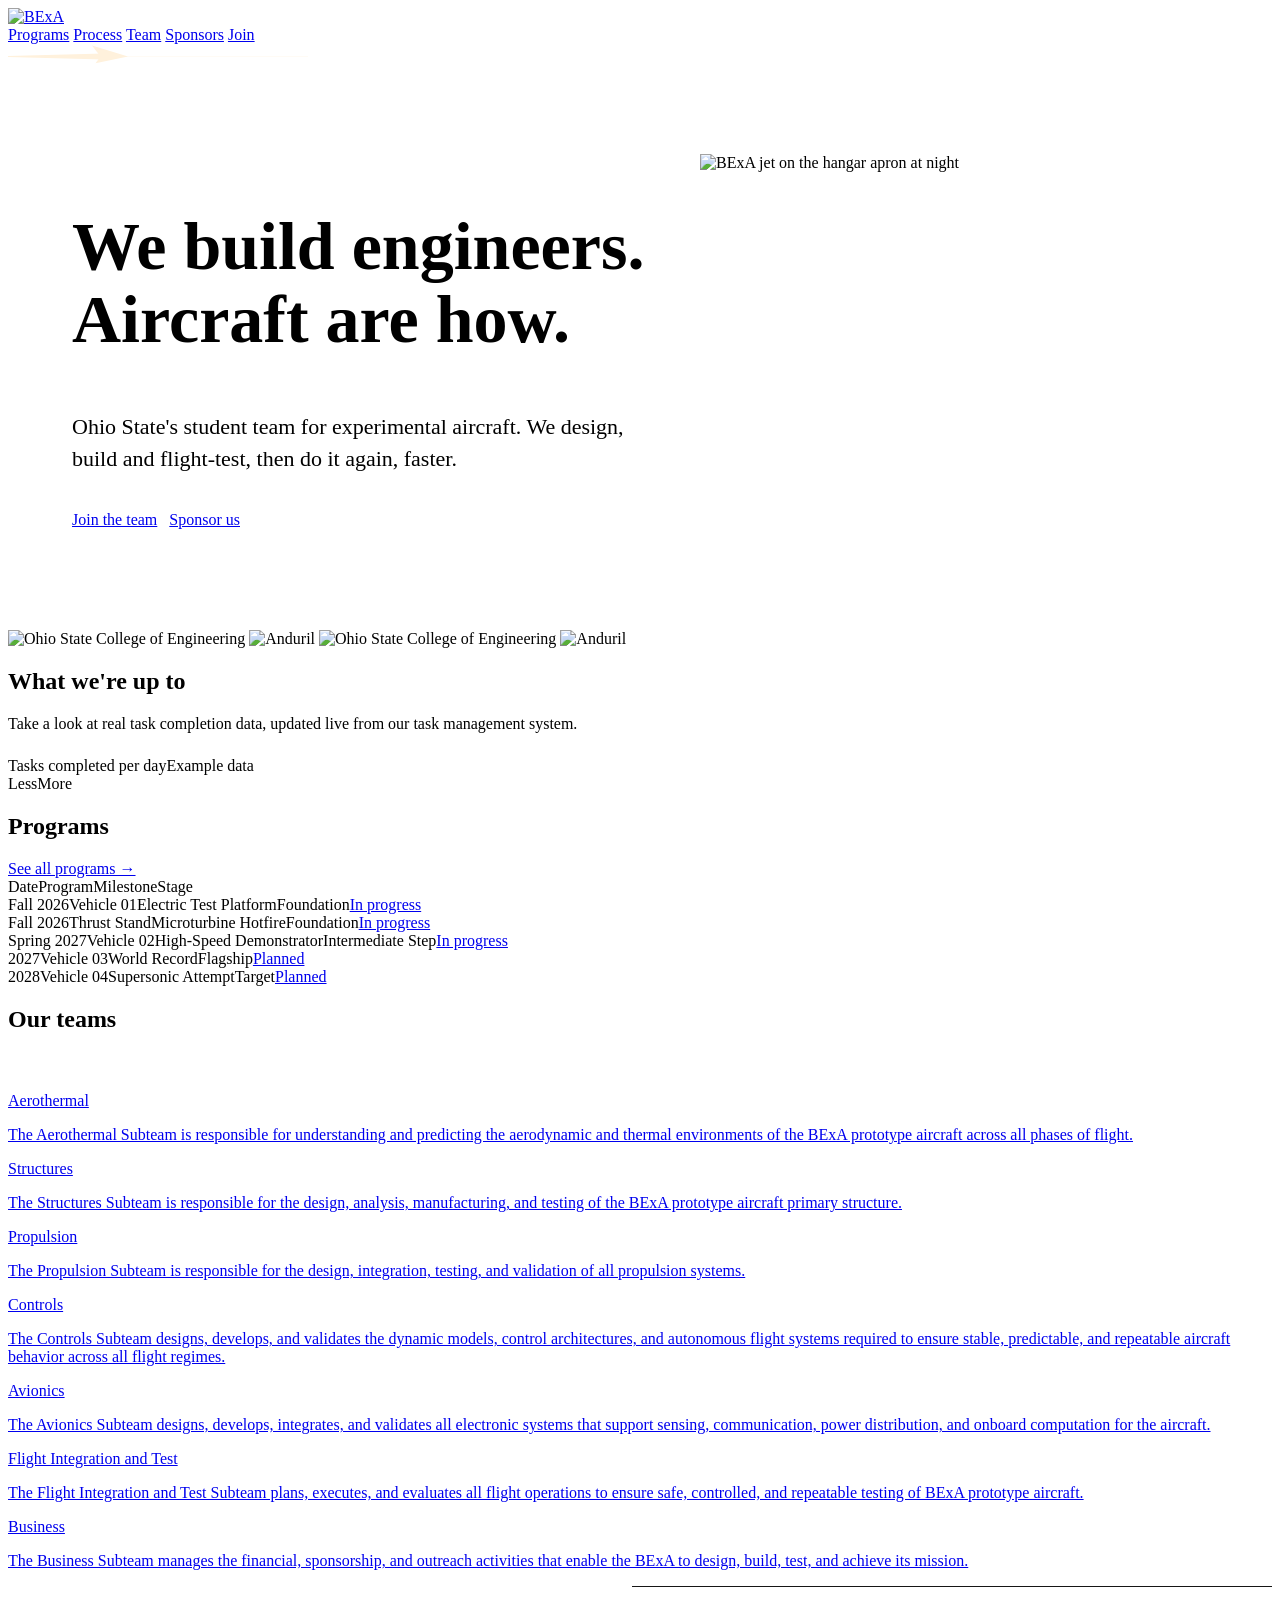
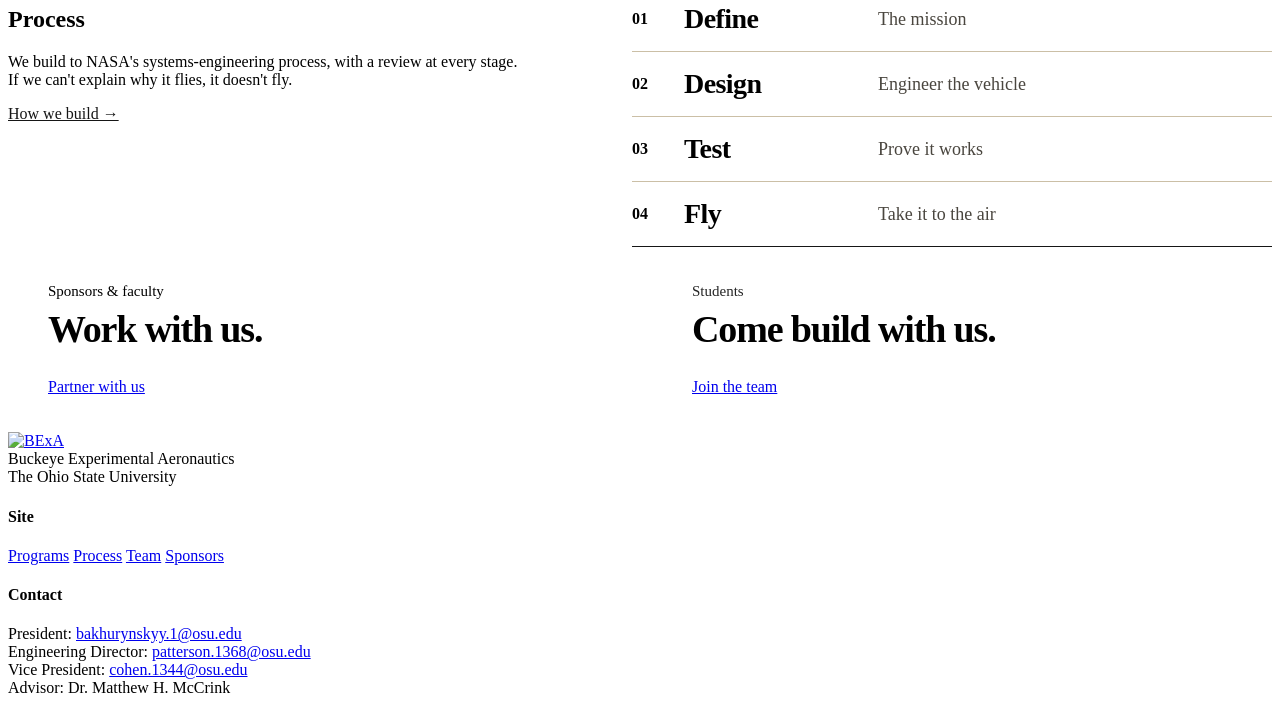
==== commit 0103c9d6: "Qwen: [QWEN] Update V02 status (#3)" ====
--- a/site/index.html
+++ b/site/index.html
@@ -87,7 +87,7 @@
         <div class="mission-row mission-cols"><span>Date</span><span>Program</span><span>Milestone</span><span>Stage</span><span></span></div>
         <div class="mission-row"><span class="m-date">Fall 2026</span><span class="m-prog">Vehicle 01</span><span class="m-name">Electric Test Platform</span><span class="m-dim">Foundation</span><span class="m-status"><a class="pill pill-live" href="/program#vehicle-01">In progress</a></span></div>
         <div class="mission-row"><span class="m-date">Fall 2026</span><span class="m-prog">Thrust Stand</span><span class="m-name">Microturbine Hotfire</span><span class="m-dim">Foundation</span><span class="m-status"><a class="pill pill-live" href="/program#thrust-stand">In progress</a></span></div>
-        <div class="mission-row"><span class="m-date">Spring 2027</span><span class="m-prog">Vehicle 02</span><span class="m-name">High-Speed Demonstrator</span><span class="m-dim">Intermediate Step</span><span class="m-status"><a class="pill" href="/program#vehicle-02">Planned</a></span></div>
+        <div class="mission-row"><span class="m-date">Spring 2027</span><span class="m-prog">Vehicle 02</span><span class="m-name">High-Speed Demonstrator</span><span class="m-dim">Intermediate Step</span><span class="m-status"><a class="pill pill-live" href="/program#vehicle-02">In progress</a></span></div>
         <div class="mission-row"><span class="m-date">2027</span><span class="m-prog">Vehicle 03</span><span class="m-name">World Record</span><span class="m-dim">Flagship</span><span class="m-status"><a class="pill" href="/program#vehicle-03">Planned</a></span></div>
         <div class="mission-row"><span class="m-date">2028</span><span class="m-prog">Vehicle 04</span><span class="m-name">Supersonic Attempt</span><span class="m-dim">Target</span><span class="m-status"><a class="pill" href="/program#vehicle-04">Planned</a></span></div>
       </div>
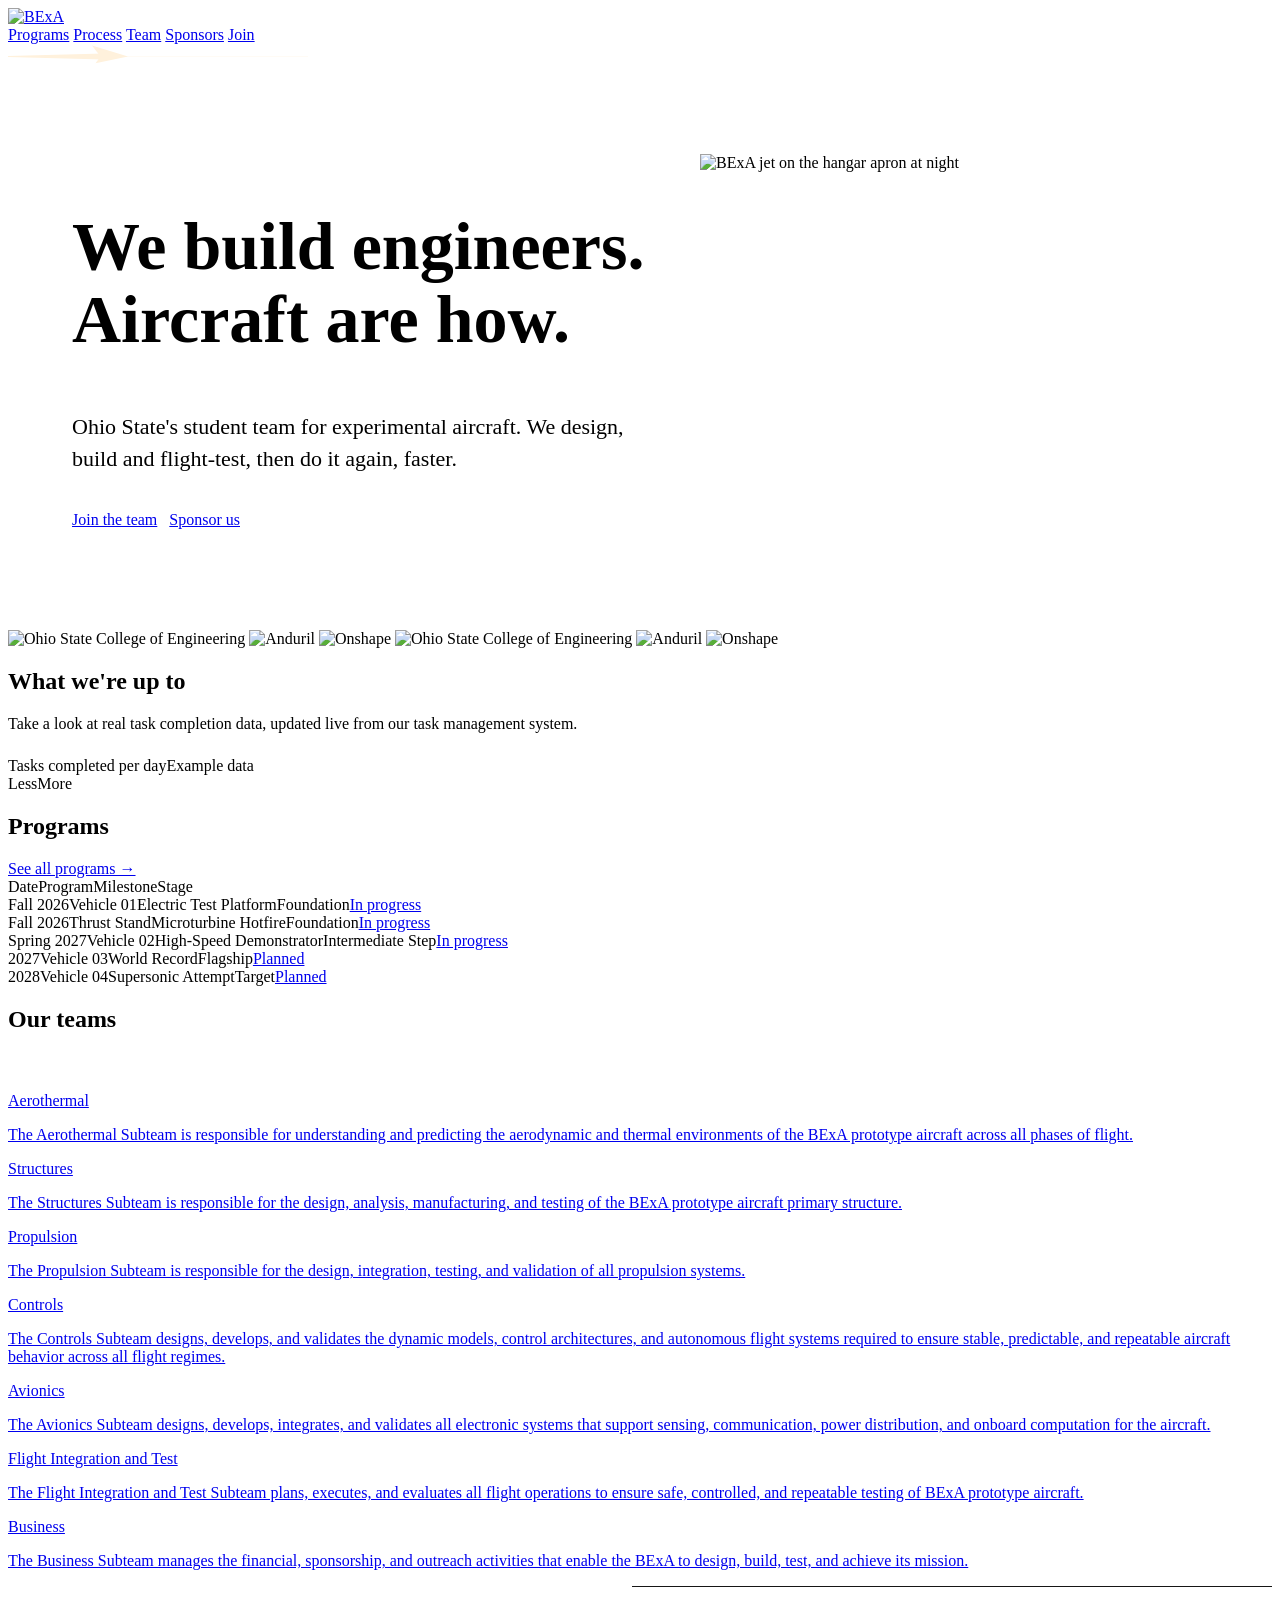
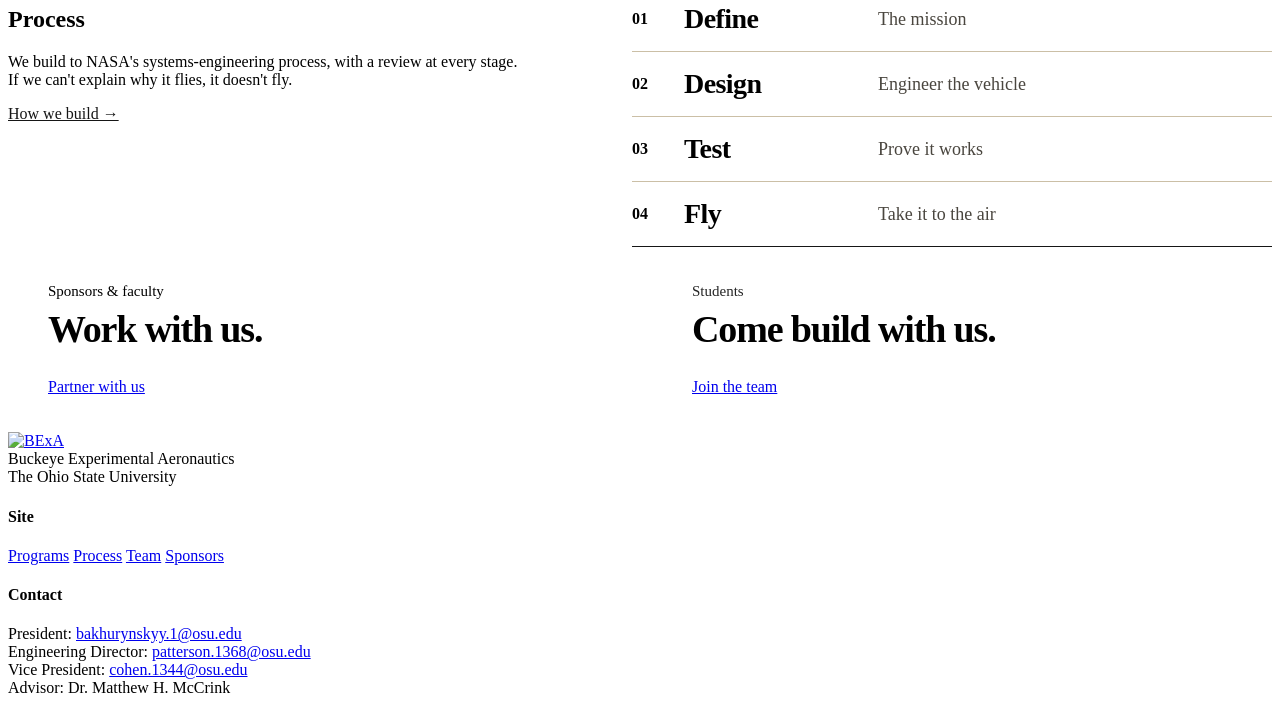
==== commit 26d768d8: "Qwen: [QWEN] Add onshape logo to website (#4)" ====
--- a/site/index.html
+++ b/site/index.html
@@ -52,8 +52,10 @@
   <div class="sponsor-track">
     <img src="/assets/img/sponsor-osu-engineering.png" alt="Ohio State College of Engineering" style="height:72px;">
     <img src="/assets/img/sponsor-anduril.png" alt="Anduril" style="height:44px;">
+    <img src="/assets/img/sponsor-onshape.png" alt="Onshape" style="height:44px;">
     <img src="/assets/img/sponsor-osu-engineering.png" alt="Ohio State College of Engineering" style="height:72px;">
     <img src="/assets/img/sponsor-anduril.png" alt="Anduril" style="height:44px;">
+    <img src="/assets/img/sponsor-onshape.png" alt="Onshape" style="height:44px;">
   </div>
 </section>
 
